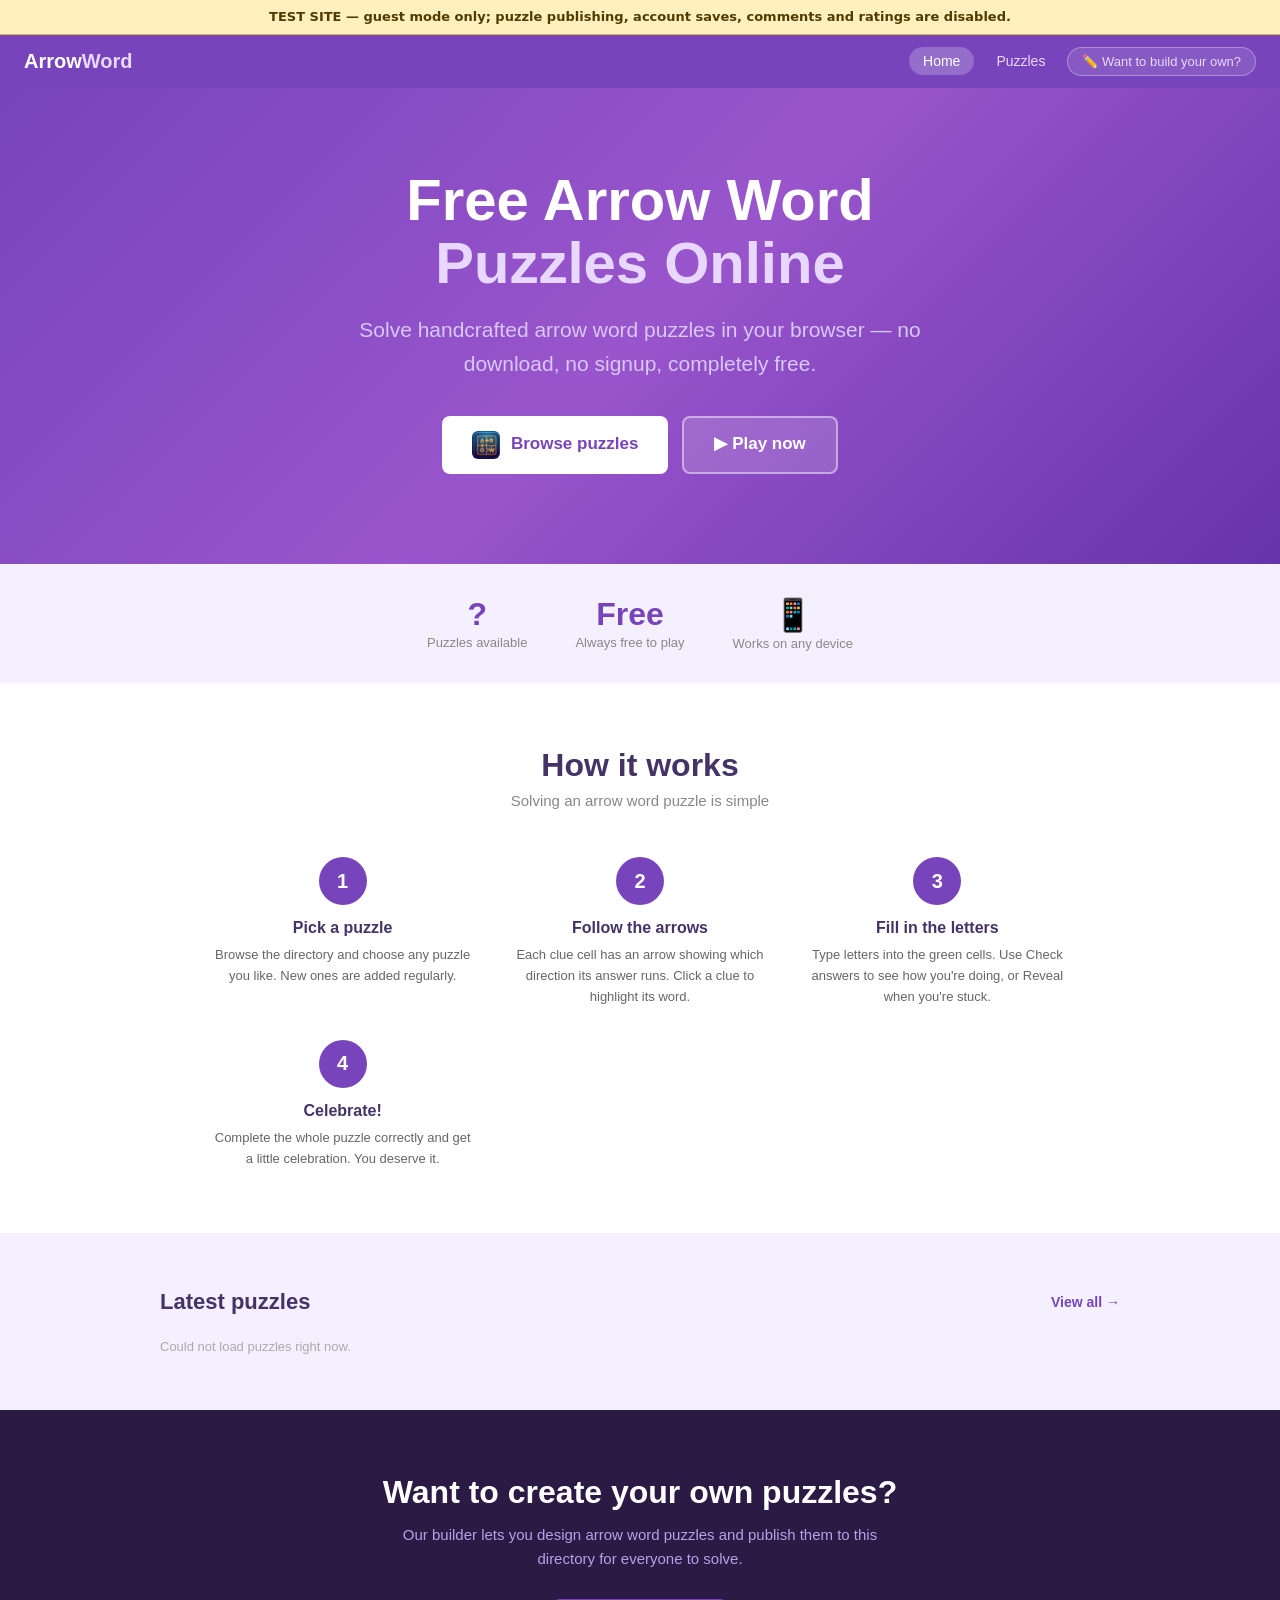
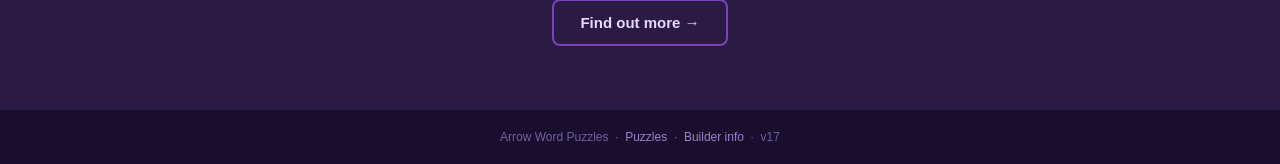
==== index.html @ 591d964e "Add files via upload" ====
<!DOCTYPE html>
<html lang="en">
<head>
<meta charset="UTF-8">
  <meta http-equiv="Cache-Control" content="no-cache, no-store, must-revalidate">
  <meta http-equiv="Pragma" content="no-cache">
  <meta http-equiv="Expires" content="0">
<meta name="viewport" content="width=device-width, initial-scale=1.0">
<link rel="icon" type="image/png" href="favicon.png">
<link rel="apple-touch-icon" href="favicon.png">
<title>Arrow Word Puzzles — Free Online Puzzles to Solve</title>
<script src="staging-safety.js"></script>
<!-- Arrow Word Puzzles v17 - Public home page, solver focused -->
<style>
*{box-sizing:border-box;margin:0;padding:0}
body{font-family:Arial,sans-serif;background:#fff;color:#222;min-height:100vh}
nav{background:#7744bb;color:#fff;padding:12px 24px;display:flex;align-items:center;justify-content:space-between;gap:12px;flex-wrap:wrap}
.nav-brand{font-size:20px;font-weight:700;text-decoration:none;color:#fff}
.nav-brand span{color:#e8d8ff}
.nav-links{display:flex;gap:8px;flex-wrap:wrap;align-items:center}
.nav-links a{color:#e8d8ff;text-decoration:none;padding:6px 14px;border-radius:20px;font-size:14px;font-weight:500;transition:background .15s}
.nav-links a:hover{background:rgba(255,255,255,0.15)}
.nav-links a.active{background:rgba(255,255,255,0.22);color:#fff}
.nav-links a.nav-builder{background:rgba(255,255,255,0.12);border:1px solid rgba(255,255,255,0.3);color:#e8d8ff;font-size:13px}
.nav-links a.nav-builder:hover{background:rgba(255,255,255,0.22)}

/* Hero */
.hero{background:linear-gradient(135deg,#7744bb 0%,#9955cc 50%,#6633aa 100%);color:#fff;padding:80px 24px 90px;text-align:center}
.hero h1{font-size:clamp(30px,6vw,58px);font-weight:700;margin-bottom:18px;line-height:1.1}
.hero h1 span{color:#e8d8ff}
.hero-sub{font-size:clamp(16px,2.5vw,21px);color:#d8c8f8;max-width:580px;margin:0 auto 36px;line-height:1.6}
.hero-btns{display:flex;gap:14px;justify-content:center;flex-wrap:wrap}
.btn{display:inline-block;padding:15px 30px;border-radius:8px;font-size:17px;font-weight:600;text-decoration:none;cursor:pointer;border:none;transition:transform .12s,box-shadow .12s}
.btn:hover{transform:translateY(-2px);box-shadow:0 6px 20px rgba(0,0,0,0.2)}
.btn-primary{background:#fff;color:#7744bb}
.btn-secondary{background:rgba(255,255,255,0.15);color:#fff;border:2px solid rgba(255,255,255,0.45)}
.btn-secondary:hover{background:rgba(255,255,255,0.25)}

/* Stats strip */
.stats{background:#f5f0ff;padding:32px 24px;display:flex;justify-content:center;gap:48px;flex-wrap:wrap}
.stat{text-align:center}
.stat-num{font-size:32px;font-weight:700;color:#7744bb}
.stat-label{font-size:13px;color:#888;margin-top:2px}

/* How it works */
.how{padding:64px 24px;background:#fff}
.section-title{text-align:center;font-size:clamp(22px,4vw,32px);font-weight:700;color:#443366;margin-bottom:8px}
.section-sub{text-align:center;font-size:15px;color:#888;margin-bottom:48px}
.steps{display:grid;grid-template-columns:repeat(auto-fit,minmax(200px,1fr));gap:32px;max-width:860px;margin:0 auto}
.step{text-align:center}
.step-num{width:48px;height:48px;background:#7744bb;color:#fff;border-radius:50%;font-size:20px;font-weight:700;display:flex;align-items:center;justify-content:center;margin:0 auto 14px}
.step h3{font-size:16px;font-weight:700;color:#443366;margin-bottom:8px}
.step p{font-size:13px;color:#666;line-height:1.6}

/* Recent puzzles */
.recent{padding:56px 24px;background:#f5f0ff}
.recent-inner{max-width:960px;margin:0 auto}
.recent-header{display:flex;align-items:center;justify-content:space-between;margin-bottom:24px;flex-wrap:wrap;gap:8px}
.recent-header h2{font-size:22px;font-weight:700;color:#443366}
.recent-header a{color:#7744bb;font-size:14px;font-weight:600;text-decoration:none}
.recent-header a:hover{text-decoration:underline}
.puzzle-strip{display:grid;grid-template-columns:repeat(auto-fill,minmax(210px,1fr));gap:16px}
.puzzle-card{background:#fff;border:1px solid #e0d8f0;border-radius:10px;padding:18px;display:flex;flex-direction:column;gap:10px;cursor:pointer;transition:box-shadow .15s,transform .12s;text-decoration:none;color:inherit}
.puzzle-card:hover{box-shadow:0 4px 16px rgba(119,68,187,0.15);transform:translateY(-2px)}
.puzzle-card-title{font-size:15px;font-weight:700;color:#443366;line-height:1.3}
.puzzle-card-meta{font-size:11px;color:#aaa}
.puzzle-card-size{font-size:11px;color:#888;background:#f0ecff;display:inline-block;padding:2px 8px;border-radius:4px;align-self:flex-start}
.puzzle-card-btn{margin-top:auto;background:#7744bb;color:#fff;border:none;border-radius:6px;padding:9px;font-size:13px;font-weight:600;text-align:center}
.loading{color:#aaa;font-style:italic;font-size:14px;padding:16px 0}

/* Builder promo section */
.builder-promo{background:#2a1a44;color:#fff;padding:64px 24px;text-align:center}
.builder-promo h2{font-size:clamp(22px,4vw,32px);font-weight:700;margin-bottom:12px}
.builder-promo p{font-size:15px;color:#b8a0e8;margin-bottom:28px;max-width:500px;margin-left:auto;margin-right:auto;line-height:1.6}
.btn-ghost{background:transparent;color:#e8d8ff;border:2px solid #7744bb;border-radius:8px;padding:13px 26px;font-size:15px;font-weight:600;text-decoration:none;display:inline-block;transition:background .15s}
.btn-ghost:hover{background:#7744bb}

/* Footer */
footer{background:#1a0e2e;color:#7060a0;text-align:center;padding:20px;font-size:12px}
footer a{color:#9980cc;text-decoration:none}
footer a:hover{text-decoration:underline}
</style>
</head>
<body>
<nav>
  <a class="nav-brand" href="index.html">Arrow<span>Word</span></a>
  <div class="nav-links">
    <a href="index.html" class="active">Home</a>
    <a href="directory.html">Puzzles</a>
    <a href="about-builder.html" class="nav-builder">✏️ Want to build your own?</a>
  </div>
</nav>

<!-- Hero -->
<section class="hero">
  <h1>Free Arrow Word<br><span>Puzzles Online</span></h1>
  <p class="hero-sub">Solve handcrafted arrow word puzzles in your browser — no download, no signup, completely free.</p>
  <div class="hero-btns">
    <a href="directory.html" class="btn btn-primary"><img src="favicon.png" style="width:28px;height:28px;border-radius:6px;vertical-align:middle;margin-right:6px;object-fit:cover"> Browse puzzles</a>
    <a href="directory.html" class="btn btn-secondary">▶ Play now</a>
  </div>
</section>

<!-- Live stats -->
<div class="stats">
  <div class="stat"><div class="stat-num" id="stat-count">…</div><div class="stat-label">Puzzles available</div></div>
  <div class="stat"><div class="stat-num">Free</div><div class="stat-label">Always free to play</div></div>
  <div class="stat"><div class="stat-num">📱</div><div class="stat-label">Works on any device</div></div>
</div>

<!-- How it works -->
<section class="how">
  <div class="section-title">How it works</div>
  <div class="section-sub">Solving an arrow word puzzle is simple</div>
  <div class="steps">
    <div class="step">
      <div class="step-num">1</div>
      <h3>Pick a puzzle</h3>
      <p>Browse the directory and choose any puzzle you like. New ones are added regularly.</p>
    </div>
    <div class="step">
      <div class="step-num">2</div>
      <h3>Follow the arrows</h3>
      <p>Each clue cell has an arrow showing which direction its answer runs. Click a clue to highlight its word.</p>
    </div>
    <div class="step">
      <div class="step-num">3</div>
      <h3>Fill in the letters</h3>
      <p>Type letters into the green cells. Use Check answers to see how you're doing, or Reveal when you're stuck.</p>
    </div>
    <div class="step">
      <div class="step-num">4</div>
      <h3>Celebrate!</h3>
      <p>Complete the whole puzzle correctly and get a little celebration. You deserve it.</p>
    </div>
  </div>
</section>

<!-- Recent puzzles -->
<section class="recent">
  <div class="recent-inner">
    <div class="recent-header">
      <h2>Latest puzzles</h2>
      <a href="directory.html">View all →</a>
    </div>
    <div class="puzzle-strip" id="recent-strip">
      <div class="loading">Loading puzzles…</div>
    </div>
  </div>
</section>

<!-- Builder promo -->
<section class="builder-promo">
  <h2>Want to create your own puzzles?</h2>
  <p>Our builder lets you design arrow word puzzles and publish them to this directory for everyone to solve.</p>
  <a href="about-builder.html" class="btn-ghost">Find out more →</a>
</section>

<footer>
  <p>Arrow Word Puzzles &nbsp;·&nbsp; <a href="directory.html">Puzzles</a> &nbsp;·&nbsp; <a href="about-builder.html">Builder info</a> &nbsp;·&nbsp; v17</p>
</footer>

<script src="cloud-storage.js"></script>
<script>
function escHtml(s){return String(s).replace(/&/g,'&amp;').replace(/</g,'&lt;').replace(/>/g,'&gt;');}

async function loadRecent(){
  const strip=document.getElementById('recent-strip');
  try{
    const list=await cloudGetPuzzles();
    document.getElementById('stat-count').textContent=list.length||'0';
    const recent=list.slice(0,4);
    if(!recent.length){
      strip.innerHTML='<div style="color:#999;font-style:italic;font-size:14px">No puzzles yet — check back soon!</div>';
      return;
    }
    strip.innerHTML=recent.map(p=>`
      <a class="puzzle-card" href="directory.html?id=${p.id}">
        <div class="puzzle-card-title">${escHtml(p.title)}</div>
        <div class="puzzle-card-meta">Published ${p.publishedAt}</div>
        ${p.cols&&p.rows?`<div class="puzzle-card-size">${p.cols}×${p.rows} grid</div>`:''}
        <div class="puzzle-card-btn">Solve →</div>
      </a>`).join('');
  }catch(e){
    strip.innerHTML='<div style="color:#aaa;font-size:13px">Could not load puzzles right now.</div>';
    document.getElementById('stat-count').textContent='?';
  }
}
loadRecent();
</script>
</body>
</html>
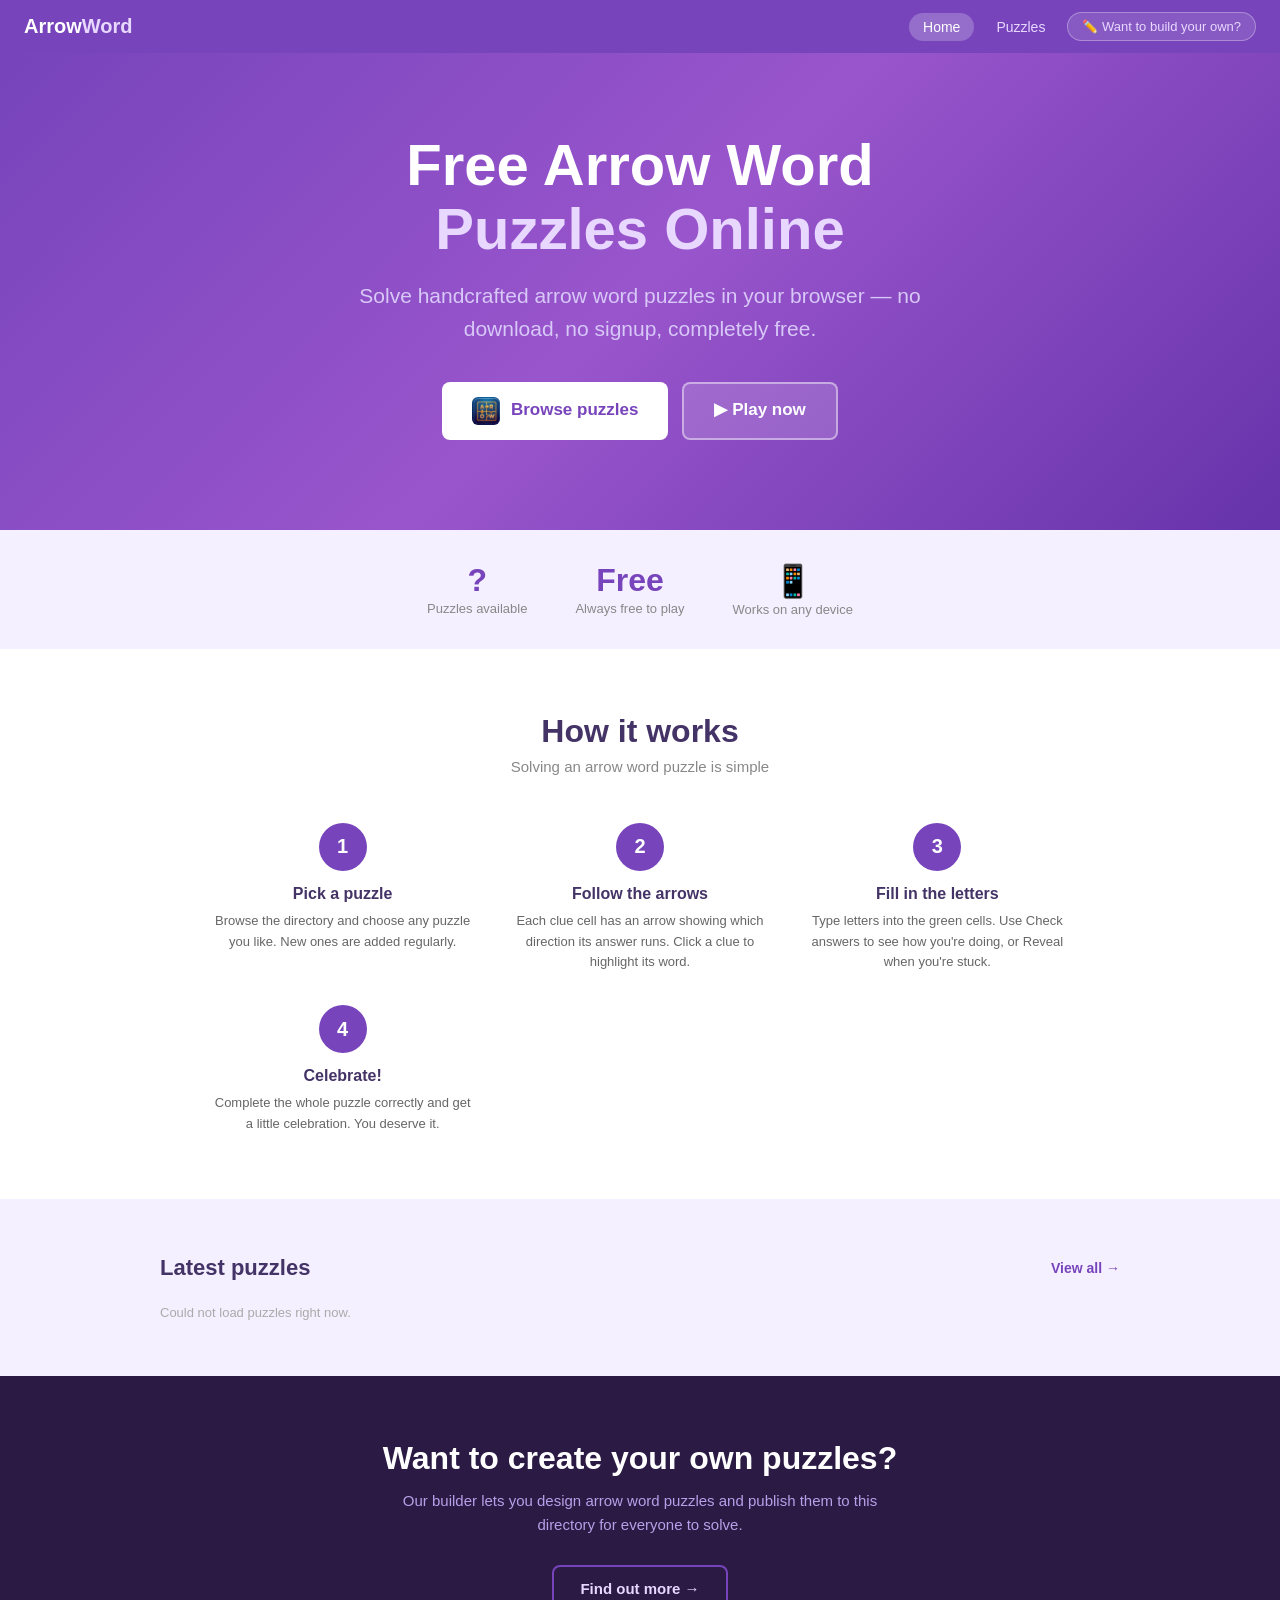
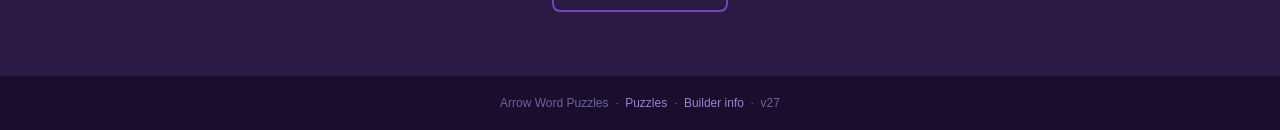
==== commit 79ae7c7e: "Add files via upload" ====
--- a/index.html
+++ b/index.html
@@ -9,8 +9,15 @@
 <link rel="icon" type="image/png" href="favicon.png">
 <link rel="apple-touch-icon" href="favicon.png">
 <title>Arrow Word Puzzles — Free Online Puzzles to Solve</title>
-<script src="staging-safety.js"></script>
-<!-- Arrow Word Puzzles v17 - Public home page, solver focused -->
+<script src="site-banner.js?v=27"></script>
+<!--
+  Arrow Word Puzzles — Home page
+  CURRENT VERSION: v27
+  CHANGELOG:
+  v27 - Recent-puzzle cards open the new solver page (solver.html).
+        Shows a TEST SITE banner on the staging address (site-banner.js).
+  v17 - Public home page, solver focused.
+-->
 <style>
 *{box-sizing:border-box;margin:0;padding:0}
 body{font-family:Arial,sans-serif;background:#fff;color:#222;min-height:100vh}
@@ -157,7 +164,7 @@
 </section>
 
 <footer>
-  <p>Arrow Word Puzzles &nbsp;·&nbsp; <a href="directory.html">Puzzles</a> &nbsp;·&nbsp; <a href="about-builder.html">Builder info</a> &nbsp;·&nbsp; v17</p>
+  <p>Arrow Word Puzzles &nbsp;·&nbsp; <a href="directory.html">Puzzles</a> &nbsp;·&nbsp; <a href="about-builder.html">Builder info</a> &nbsp;·&nbsp; v27</p>
 </footer>
 
 <script src="cloud-storage.js"></script>
@@ -175,7 +182,7 @@
       return;
     }
     strip.innerHTML=recent.map(p=>`
-      <a class="puzzle-card" href="directory.html?id=${p.id}">
+      <a class="puzzle-card" href="solver.html?id=${p.id}">
         <div class="puzzle-card-title">${escHtml(p.title)}</div>
         <div class="puzzle-card-meta">Published ${p.publishedAt}</div>
         ${p.cols&&p.rows?`<div class="puzzle-card-size">${p.cols}×${p.rows} grid</div>`:''}
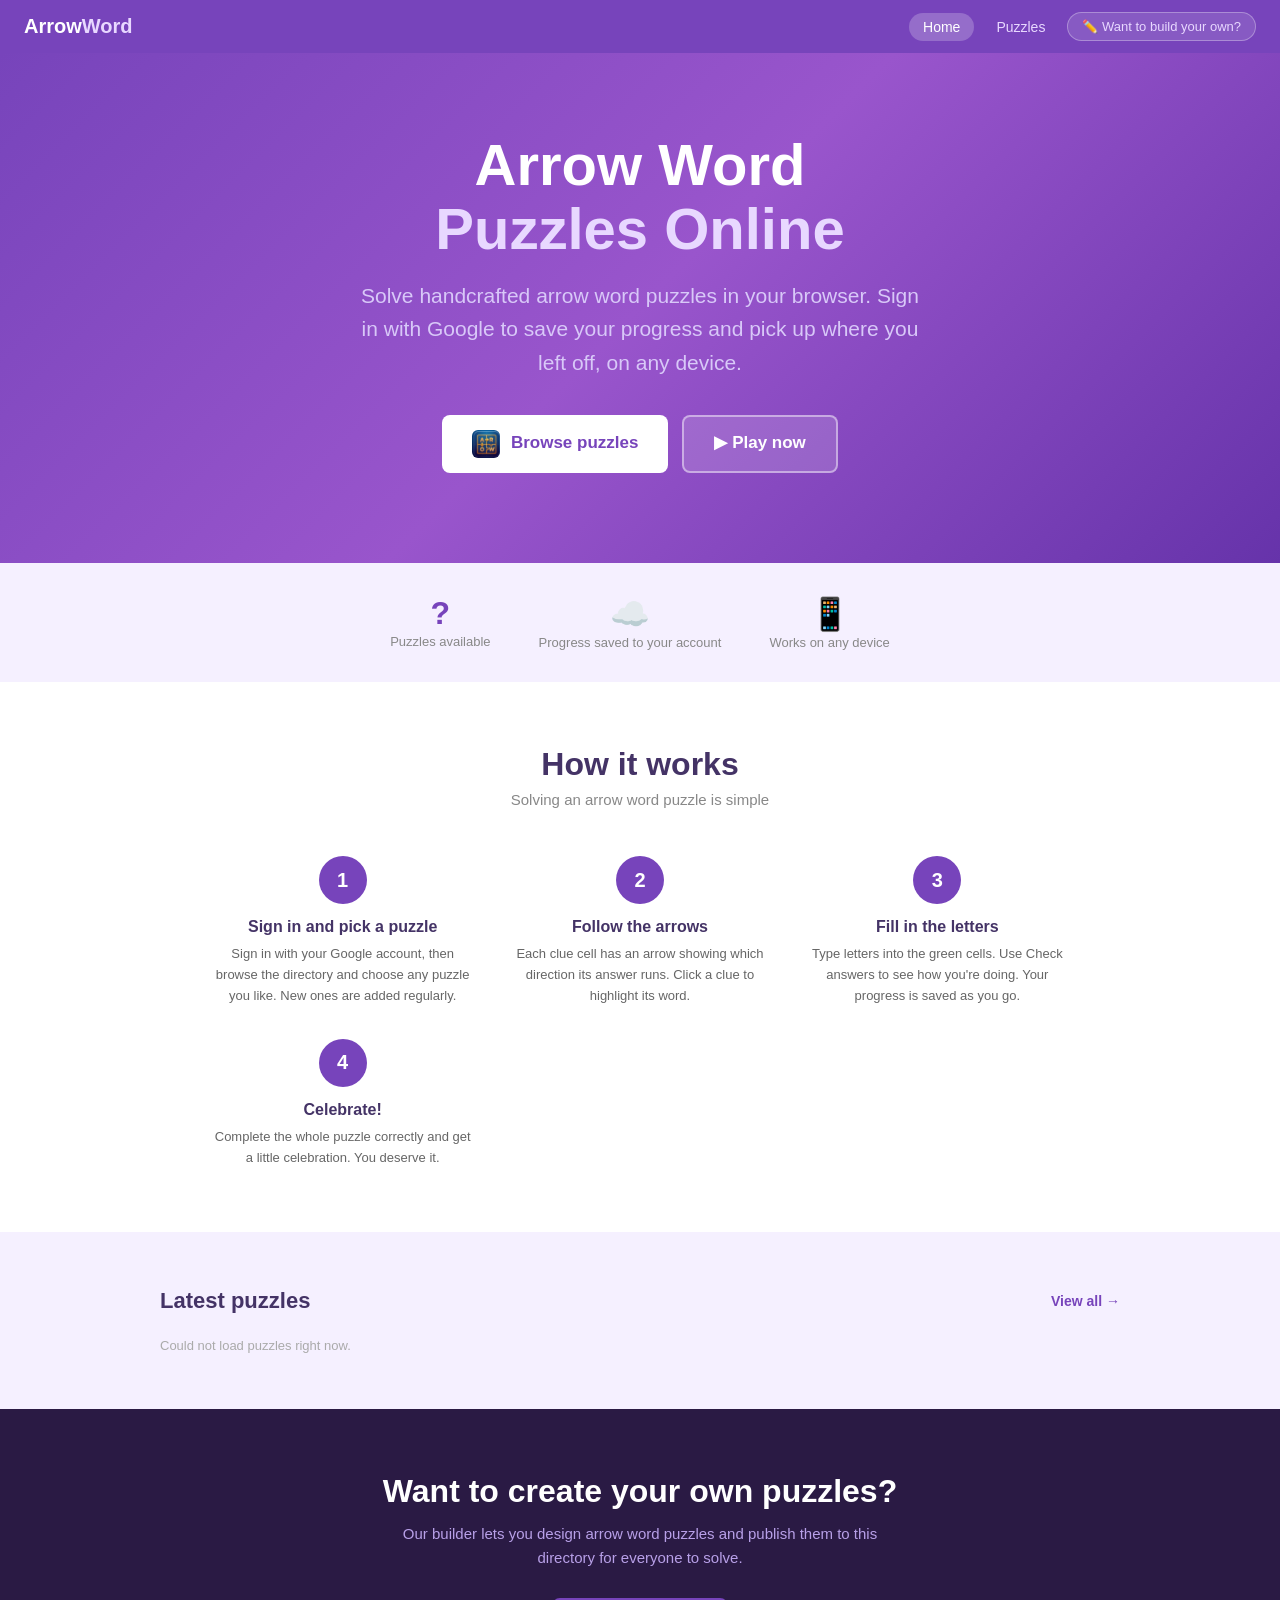
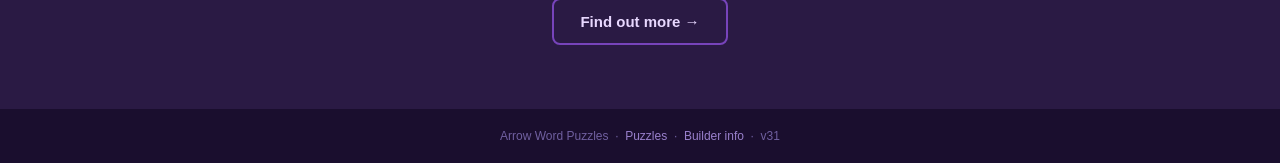
==== commit aa861aa1: "Add files via upload" ====
--- a/index.html
+++ b/index.html
@@ -8,12 +8,15 @@
 <meta name="viewport" content="width=device-width, initial-scale=1.0">
 <link rel="icon" type="image/png" href="favicon.png">
 <link rel="apple-touch-icon" href="favicon.png">
-<title>Arrow Word Puzzles — Free Online Puzzles to Solve</title>
+<title>Arrow Word Puzzles — Online Puzzles to Solve</title>
 <script src="site-banner.js?v=27"></script>
 <!--
   Arrow Word Puzzles — Home page
-  CURRENT VERSION: v27
+  CURRENT VERSION: v31
   CHANGELOG:
+  v31 - Removed "free" and "no signup" wording; the page now explains that
+        solvers sign in with Google to save their progress. Removed the
+        outdated mention of Reveal. Loads only puzzle titles, not whole puzzles.
   v27 - Recent-puzzle cards open the new solver page (solver.html).
         Shows a TEST SITE banner on the staging address (site-banner.js).
   v17 - Public home page, solver focused.
@@ -100,8 +103,8 @@
 
 <!-- Hero -->
 <section class="hero">
-  <h1>Free Arrow Word<br><span>Puzzles Online</span></h1>
-  <p class="hero-sub">Solve handcrafted arrow word puzzles in your browser — no download, no signup, completely free.</p>
+  <h1>Arrow Word<br><span>Puzzles Online</span></h1>
+  <p class="hero-sub">Solve handcrafted arrow word puzzles in your browser. Sign in with Google to save your progress and pick up where you left off, on any device.</p>
   <div class="hero-btns">
     <a href="directory.html" class="btn btn-primary"><img src="favicon.png" style="width:28px;height:28px;border-radius:6px;vertical-align:middle;margin-right:6px;object-fit:cover"> Browse puzzles</a>
     <a href="directory.html" class="btn btn-secondary">▶ Play now</a>
@@ -111,7 +114,7 @@
 <!-- Live stats -->
 <div class="stats">
   <div class="stat"><div class="stat-num" id="stat-count">…</div><div class="stat-label">Puzzles available</div></div>
-  <div class="stat"><div class="stat-num">Free</div><div class="stat-label">Always free to play</div></div>
+  <div class="stat"><div class="stat-num">☁️</div><div class="stat-label">Progress saved to your account</div></div>
   <div class="stat"><div class="stat-num">📱</div><div class="stat-label">Works on any device</div></div>
 </div>
 
@@ -122,8 +125,8 @@
   <div class="steps">
     <div class="step">
       <div class="step-num">1</div>
-      <h3>Pick a puzzle</h3>
-      <p>Browse the directory and choose any puzzle you like. New ones are added regularly.</p>
+      <h3>Sign in and pick a puzzle</h3>
+      <p>Sign in with your Google account, then browse the directory and choose any puzzle you like. New ones are added regularly.</p>
     </div>
     <div class="step">
       <div class="step-num">2</div>
@@ -133,7 +136,7 @@
     <div class="step">
       <div class="step-num">3</div>
       <h3>Fill in the letters</h3>
-      <p>Type letters into the green cells. Use Check answers to see how you're doing, or Reveal when you're stuck.</p>
+      <p>Type letters into the green cells. Use Check answers to see how you're doing. Your progress is saved as you go.</p>
     </div>
     <div class="step">
       <div class="step-num">4</div>
@@ -164,17 +167,17 @@
 </section>
 
 <footer>
-  <p>Arrow Word Puzzles &nbsp;·&nbsp; <a href="directory.html">Puzzles</a> &nbsp;·&nbsp; <a href="about-builder.html">Builder info</a> &nbsp;·&nbsp; v27</p>
+  <p>Arrow Word Puzzles &nbsp;·&nbsp; <a href="directory.html">Puzzles</a> &nbsp;·&nbsp; <a href="about-builder.html">Builder info</a> &nbsp;·&nbsp; v31</p>
 </footer>
 
-<script src="cloud-storage.js"></script>
+<script src="cloud-storage.js?v=31"></script>
 <script>
 function escHtml(s){return String(s).replace(/&/g,'&amp;').replace(/</g,'&lt;').replace(/>/g,'&gt;');}
 
 async function loadRecent(){
   const strip=document.getElementById('recent-strip');
   try{
-    const list=await cloudGetPuzzles();
+    const list=await cloudGetIndex();   // titles and sizes only — quicker than full puzzles
     document.getElementById('stat-count').textContent=list.length||'0';
     const recent=list.slice(0,4);
     if(!recent.length){
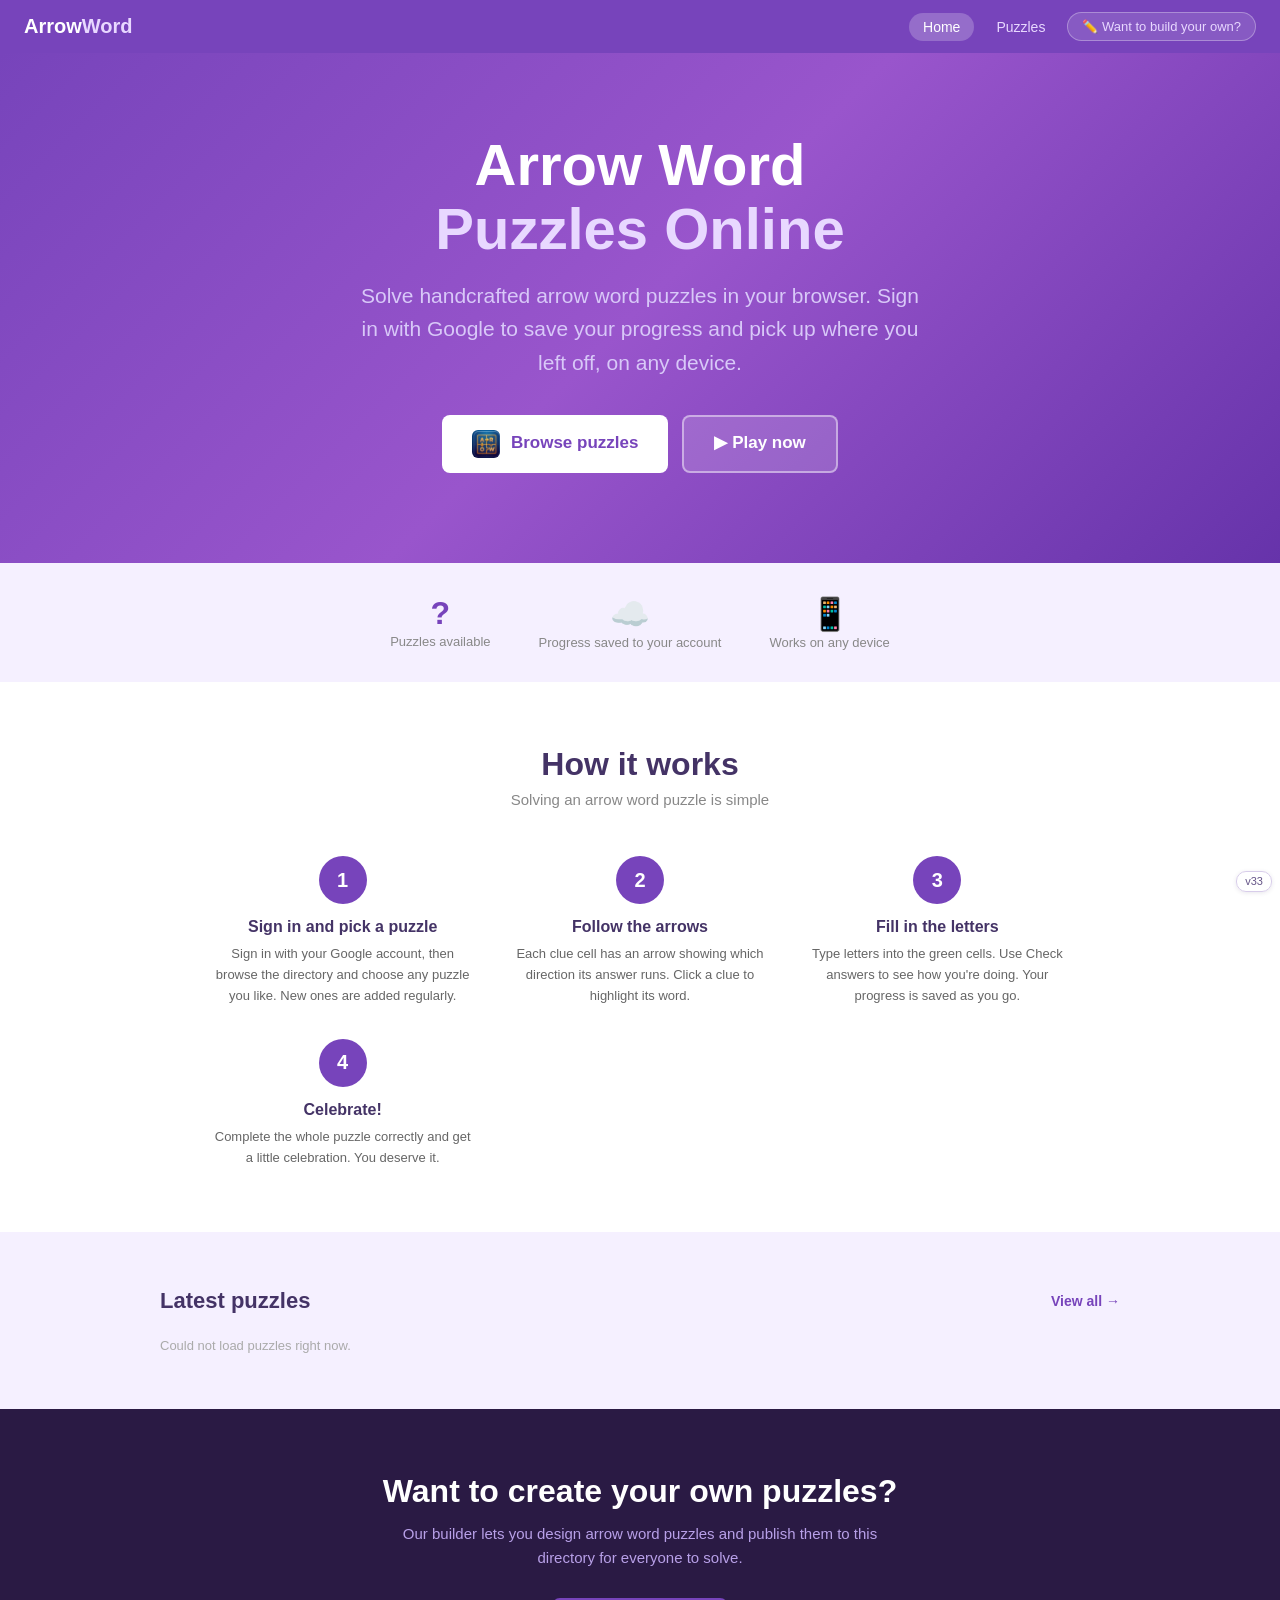
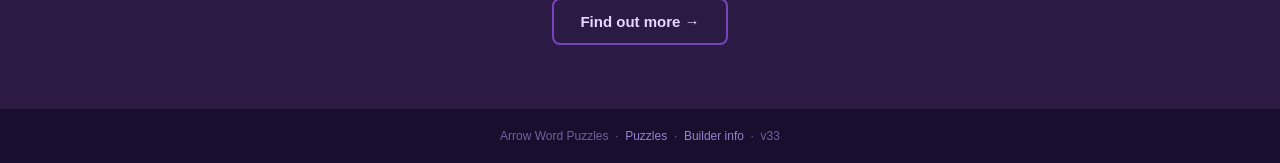
==== commit 1d71954c: "Add files via upload" ====
--- a/index.html
+++ b/index.html
@@ -9,11 +9,14 @@
 <link rel="icon" type="image/png" href="favicon.png">
 <link rel="apple-touch-icon" href="favicon.png">
 <title>Arrow Word Puzzles — Online Puzzles to Solve</title>
-<script src="site-banner.js?v=27"></script>
+<meta name="aw-version" content="v33">
+<script src="site-banner.js?v=33"></script>
 <!--
   Arrow Word Puzzles — Home page
-  CURRENT VERSION: v31
+  CURRENT VERSION: v33
   CHANGELOG:
+  v33 - Shows its version number in the bottom-right corner (click it for
+        details and to check for a newer upload).
   v31 - Removed "free" and "no signup" wording; the page now explains that
         solvers sign in with Google to save their progress. Removed the
         outdated mention of Reveal. Loads only puzzle titles, not whole puzzles.
@@ -167,10 +170,10 @@
 </section>
 
 <footer>
-  <p>Arrow Word Puzzles &nbsp;·&nbsp; <a href="directory.html">Puzzles</a> &nbsp;·&nbsp; <a href="about-builder.html">Builder info</a> &nbsp;·&nbsp; v31</p>
+  <p>Arrow Word Puzzles &nbsp;·&nbsp; <a href="directory.html">Puzzles</a> &nbsp;·&nbsp; <a href="about-builder.html">Builder info</a> &nbsp;·&nbsp; v33</p>
 </footer>
 
-<script src="cloud-storage.js?v=31"></script>
+<script src="cloud-storage.js?v=33"></script>
 <script>
 function escHtml(s){return String(s).replace(/&/g,'&amp;').replace(/</g,'&lt;').replace(/>/g,'&gt;');}
 
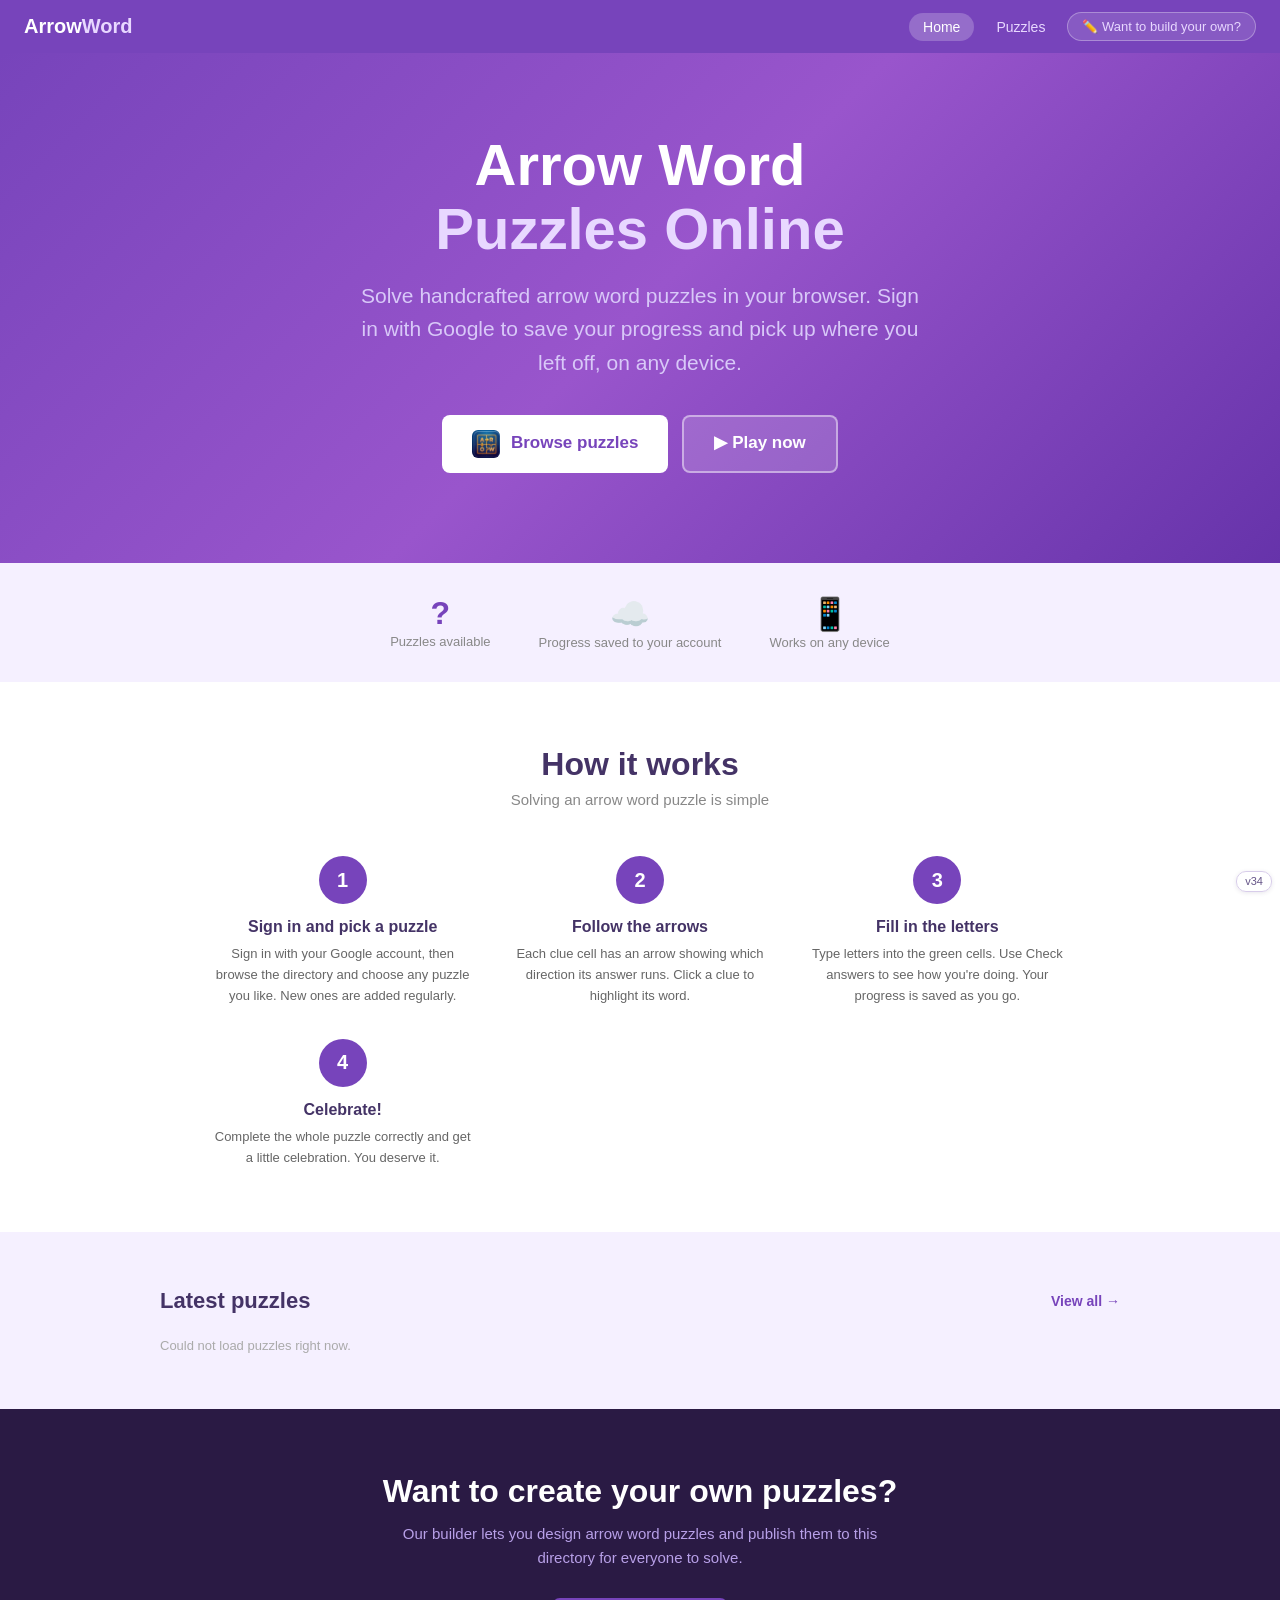
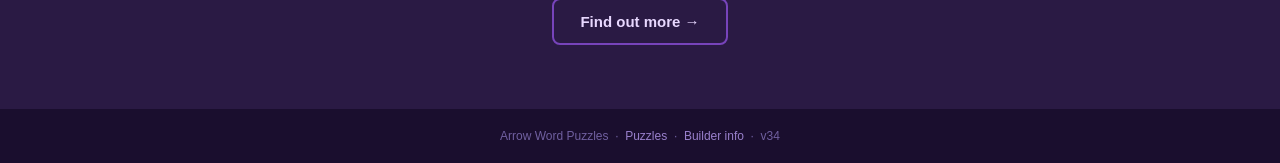
==== commit 433a23b3: "Add files via upload" ====
--- a/index.html
+++ b/index.html
@@ -9,12 +9,13 @@
 <link rel="icon" type="image/png" href="favicon.png">
 <link rel="apple-touch-icon" href="favicon.png">
 <title>Arrow Word Puzzles — Online Puzzles to Solve</title>
-<meta name="aw-version" content="v33">
+<meta name="aw-version" content="v34">
 <script src="site-banner.js?v=33"></script>
 <!--
   Arrow Word Puzzles — Home page
-  CURRENT VERSION: v33
+  CURRENT VERSION: v34
   CHANGELOG:
+  v34 - Publish dates are shown in each visitor's own date format.
   v33 - Shows its version number in the bottom-right corner (click it for
         details and to check for a newer upload).
   v31 - Removed "free" and "no signup" wording; the page now explains that
@@ -170,10 +171,10 @@
 </section>
 
 <footer>
-  <p>Arrow Word Puzzles &nbsp;·&nbsp; <a href="directory.html">Puzzles</a> &nbsp;·&nbsp; <a href="about-builder.html">Builder info</a> &nbsp;·&nbsp; v33</p>
+  <p>Arrow Word Puzzles &nbsp;·&nbsp; <a href="directory.html">Puzzles</a> &nbsp;·&nbsp; <a href="about-builder.html">Builder info</a> &nbsp;·&nbsp; v34</p>
 </footer>
 
-<script src="cloud-storage.js?v=33"></script>
+<script src="cloud-storage.js?v=34"></script>
 <script>
 function escHtml(s){return String(s).replace(/&/g,'&amp;').replace(/</g,'&lt;').replace(/>/g,'&gt;');}
 
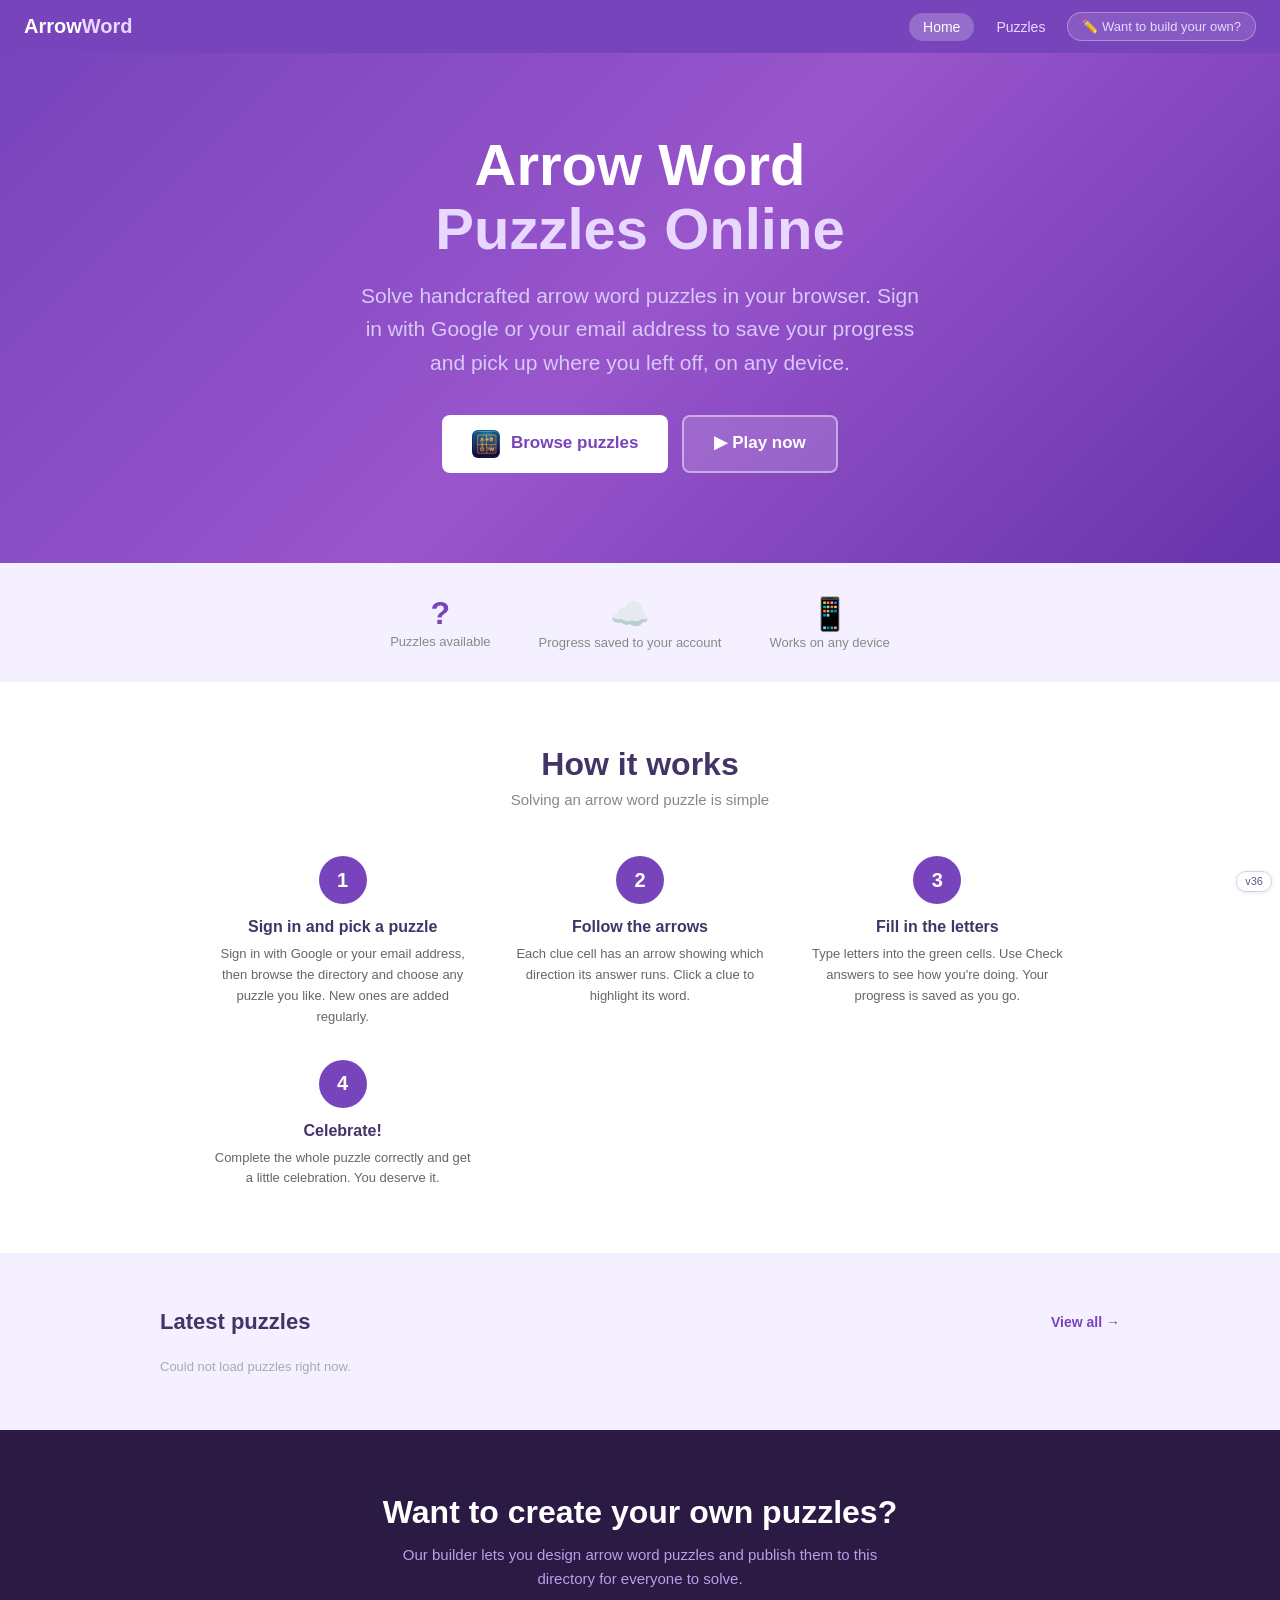
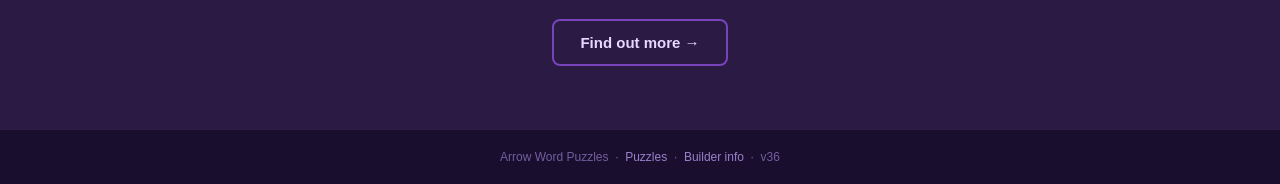
==== commit 132edb0c: "Add files via upload" ====
--- a/index.html
+++ b/index.html
@@ -9,12 +9,13 @@
 <link rel="icon" type="image/png" href="favicon.png">
 <link rel="apple-touch-icon" href="favicon.png">
 <title>Arrow Word Puzzles — Online Puzzles to Solve</title>
-<meta name="aw-version" content="v34">
+<meta name="aw-version" content="v36">
 <script src="site-banner.js?v=33"></script>
 <!--
   Arrow Word Puzzles — Home page
-  CURRENT VERSION: v34
+  CURRENT VERSION: v36
   CHANGELOG:
+  v36 - Mentions that solvers can sign in with email as well as Google.
   v34 - Publish dates are shown in each visitor's own date format.
   v33 - Shows its version number in the bottom-right corner (click it for
         details and to check for a newer upload).
@@ -108,7 +109,7 @@
 <!-- Hero -->
 <section class="hero">
   <h1>Arrow Word<br><span>Puzzles Online</span></h1>
-  <p class="hero-sub">Solve handcrafted arrow word puzzles in your browser. Sign in with Google to save your progress and pick up where you left off, on any device.</p>
+  <p class="hero-sub">Solve handcrafted arrow word puzzles in your browser. Sign in with Google or your email address to save your progress and pick up where you left off, on any device.</p>
   <div class="hero-btns">
     <a href="directory.html" class="btn btn-primary"><img src="favicon.png" style="width:28px;height:28px;border-radius:6px;vertical-align:middle;margin-right:6px;object-fit:cover"> Browse puzzles</a>
     <a href="directory.html" class="btn btn-secondary">▶ Play now</a>
@@ -130,7 +131,7 @@
     <div class="step">
       <div class="step-num">1</div>
       <h3>Sign in and pick a puzzle</h3>
-      <p>Sign in with your Google account, then browse the directory and choose any puzzle you like. New ones are added regularly.</p>
+      <p>Sign in with Google or your email address, then browse the directory and choose any puzzle you like. New ones are added regularly.</p>
     </div>
     <div class="step">
       <div class="step-num">2</div>
@@ -171,7 +172,7 @@
 </section>
 
 <footer>
-  <p>Arrow Word Puzzles &nbsp;·&nbsp; <a href="directory.html">Puzzles</a> &nbsp;·&nbsp; <a href="about-builder.html">Builder info</a> &nbsp;·&nbsp; v34</p>
+  <p>Arrow Word Puzzles &nbsp;·&nbsp; <a href="directory.html">Puzzles</a> &nbsp;·&nbsp; <a href="about-builder.html">Builder info</a> &nbsp;·&nbsp; v36</p>
 </footer>
 
 <script src="cloud-storage.js?v=34"></script>
